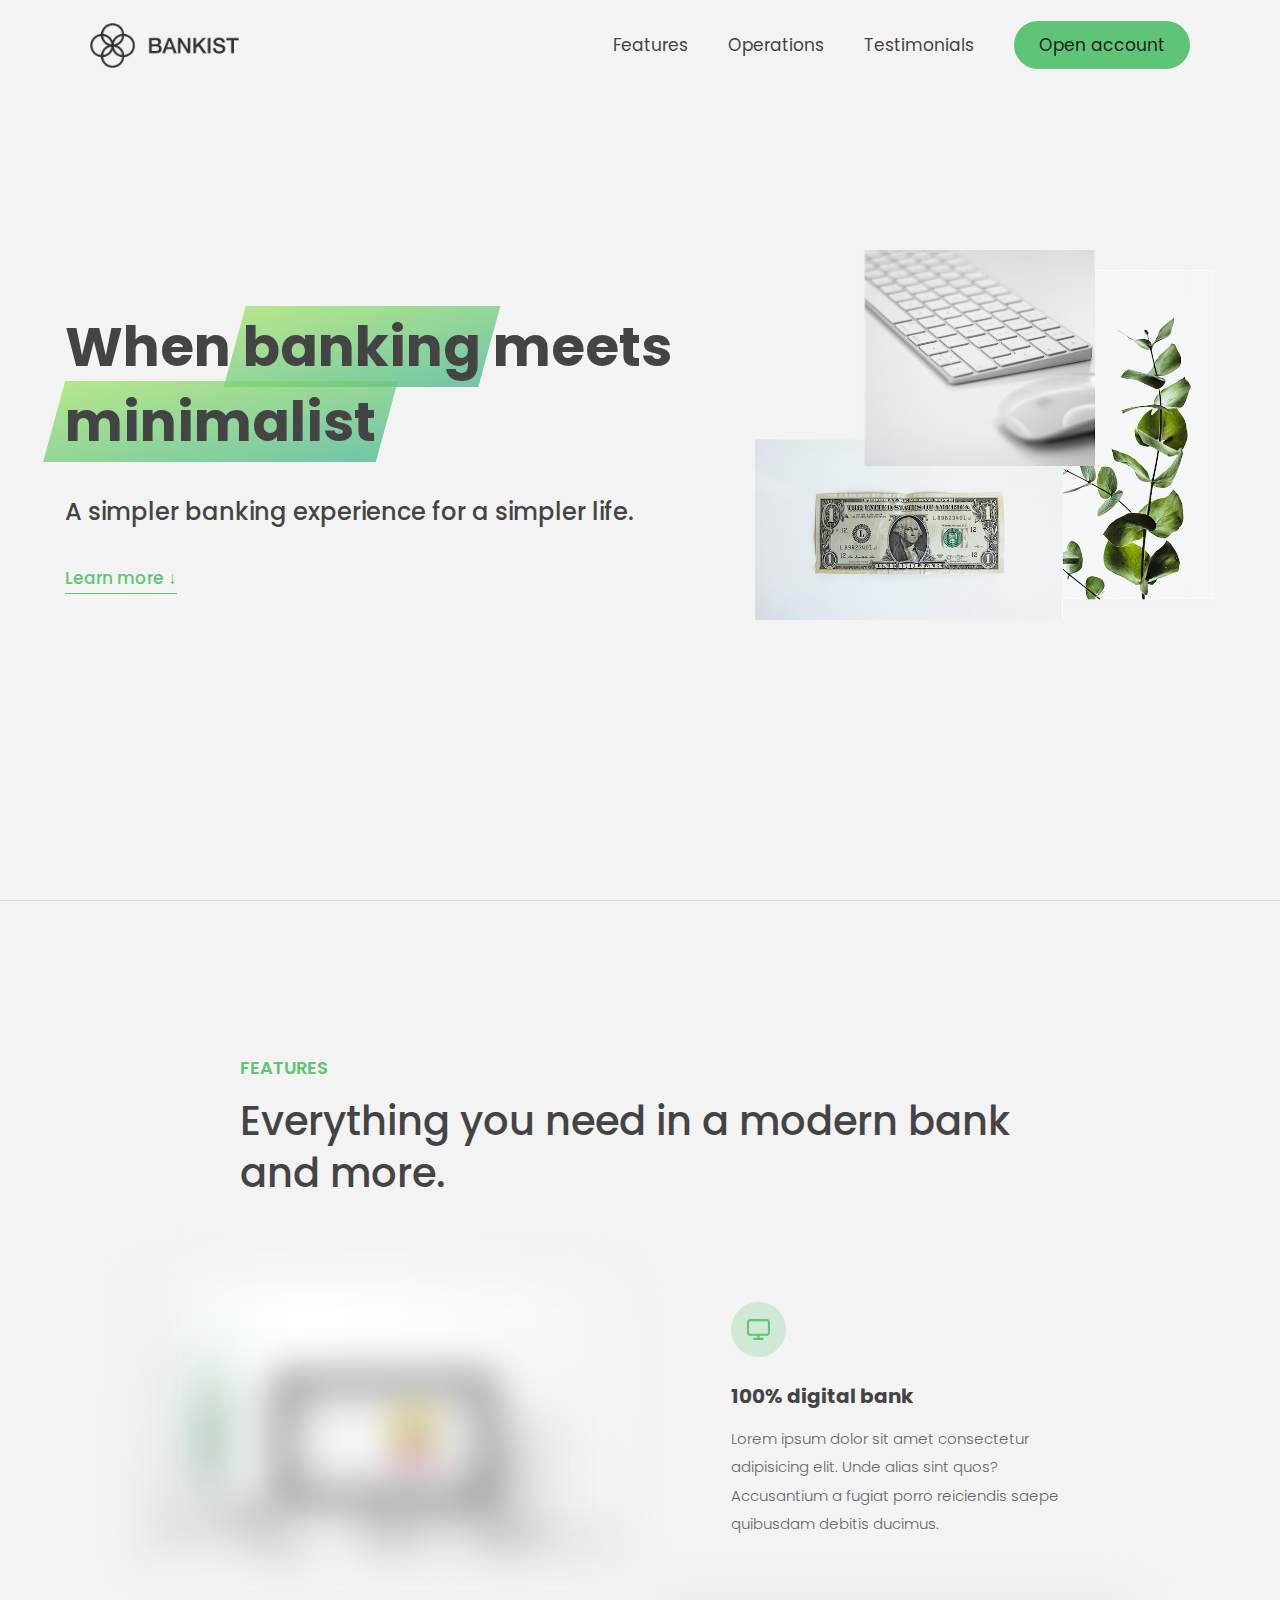
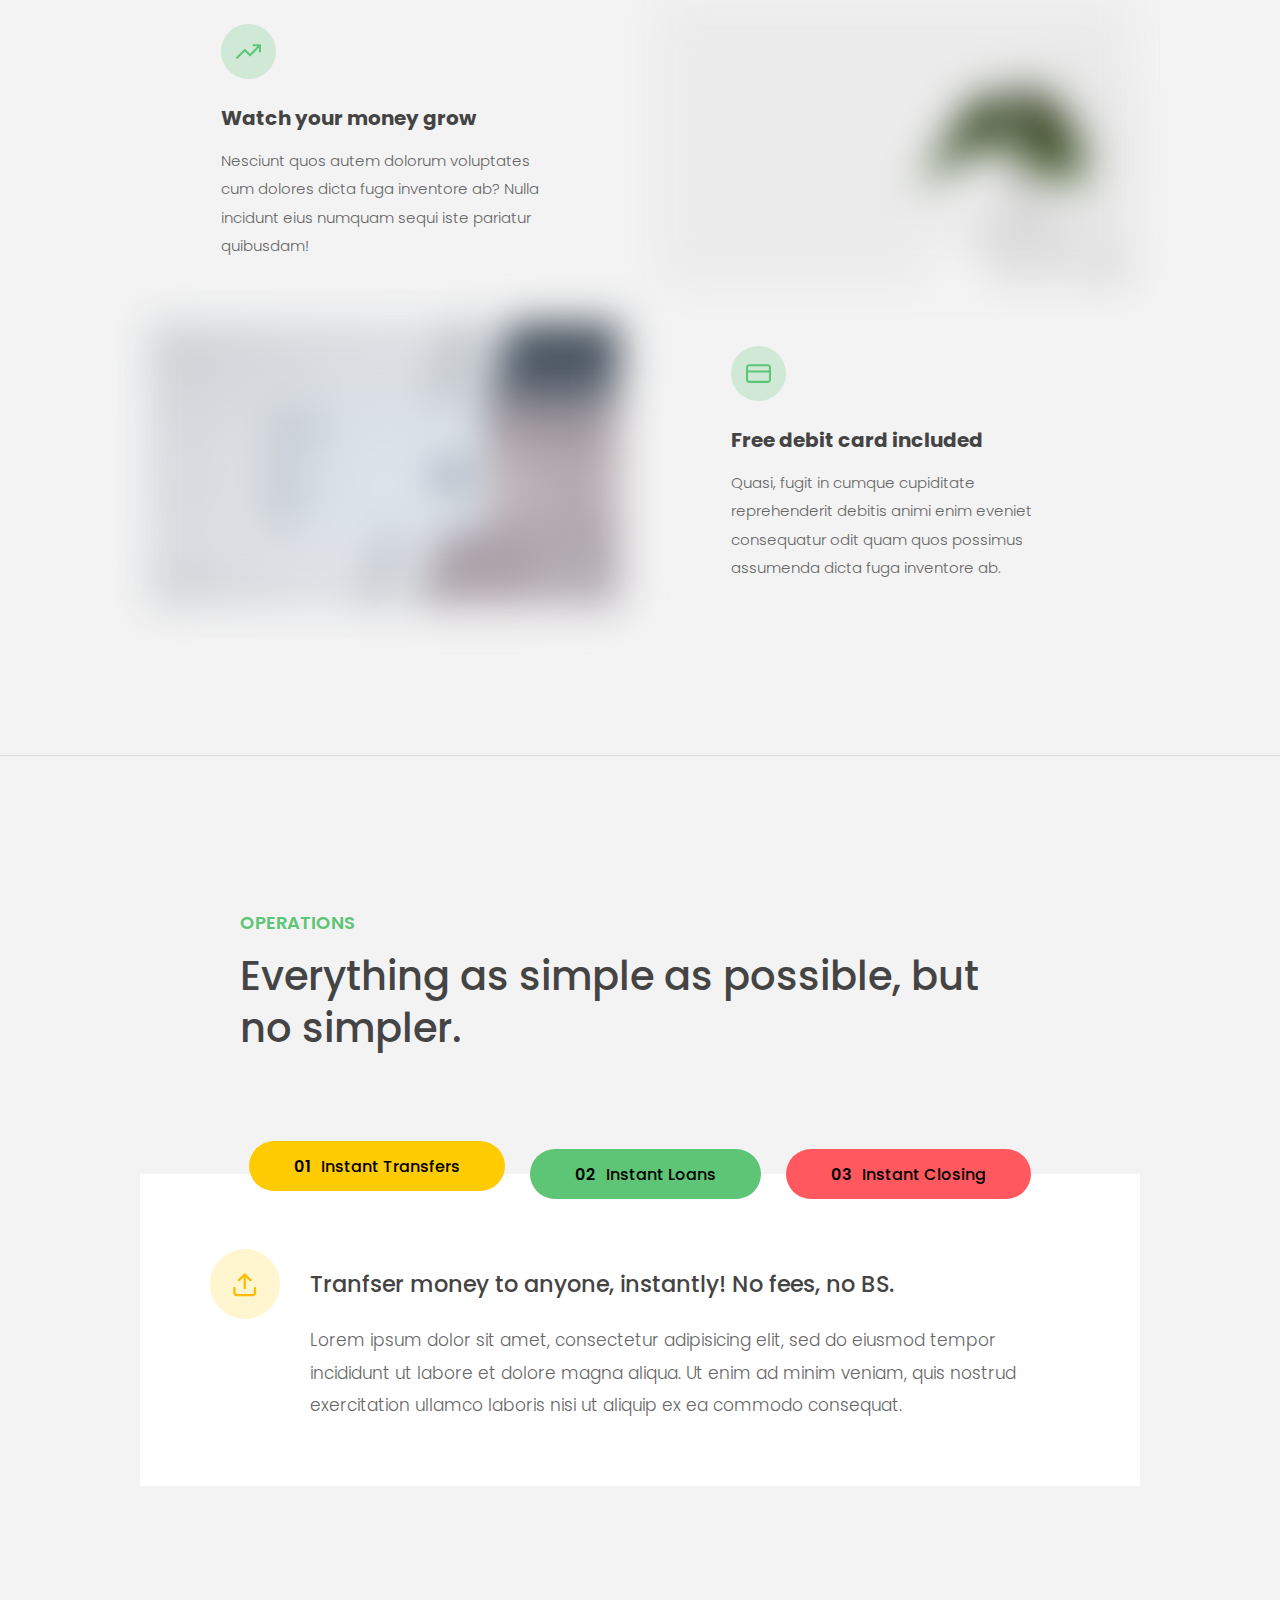
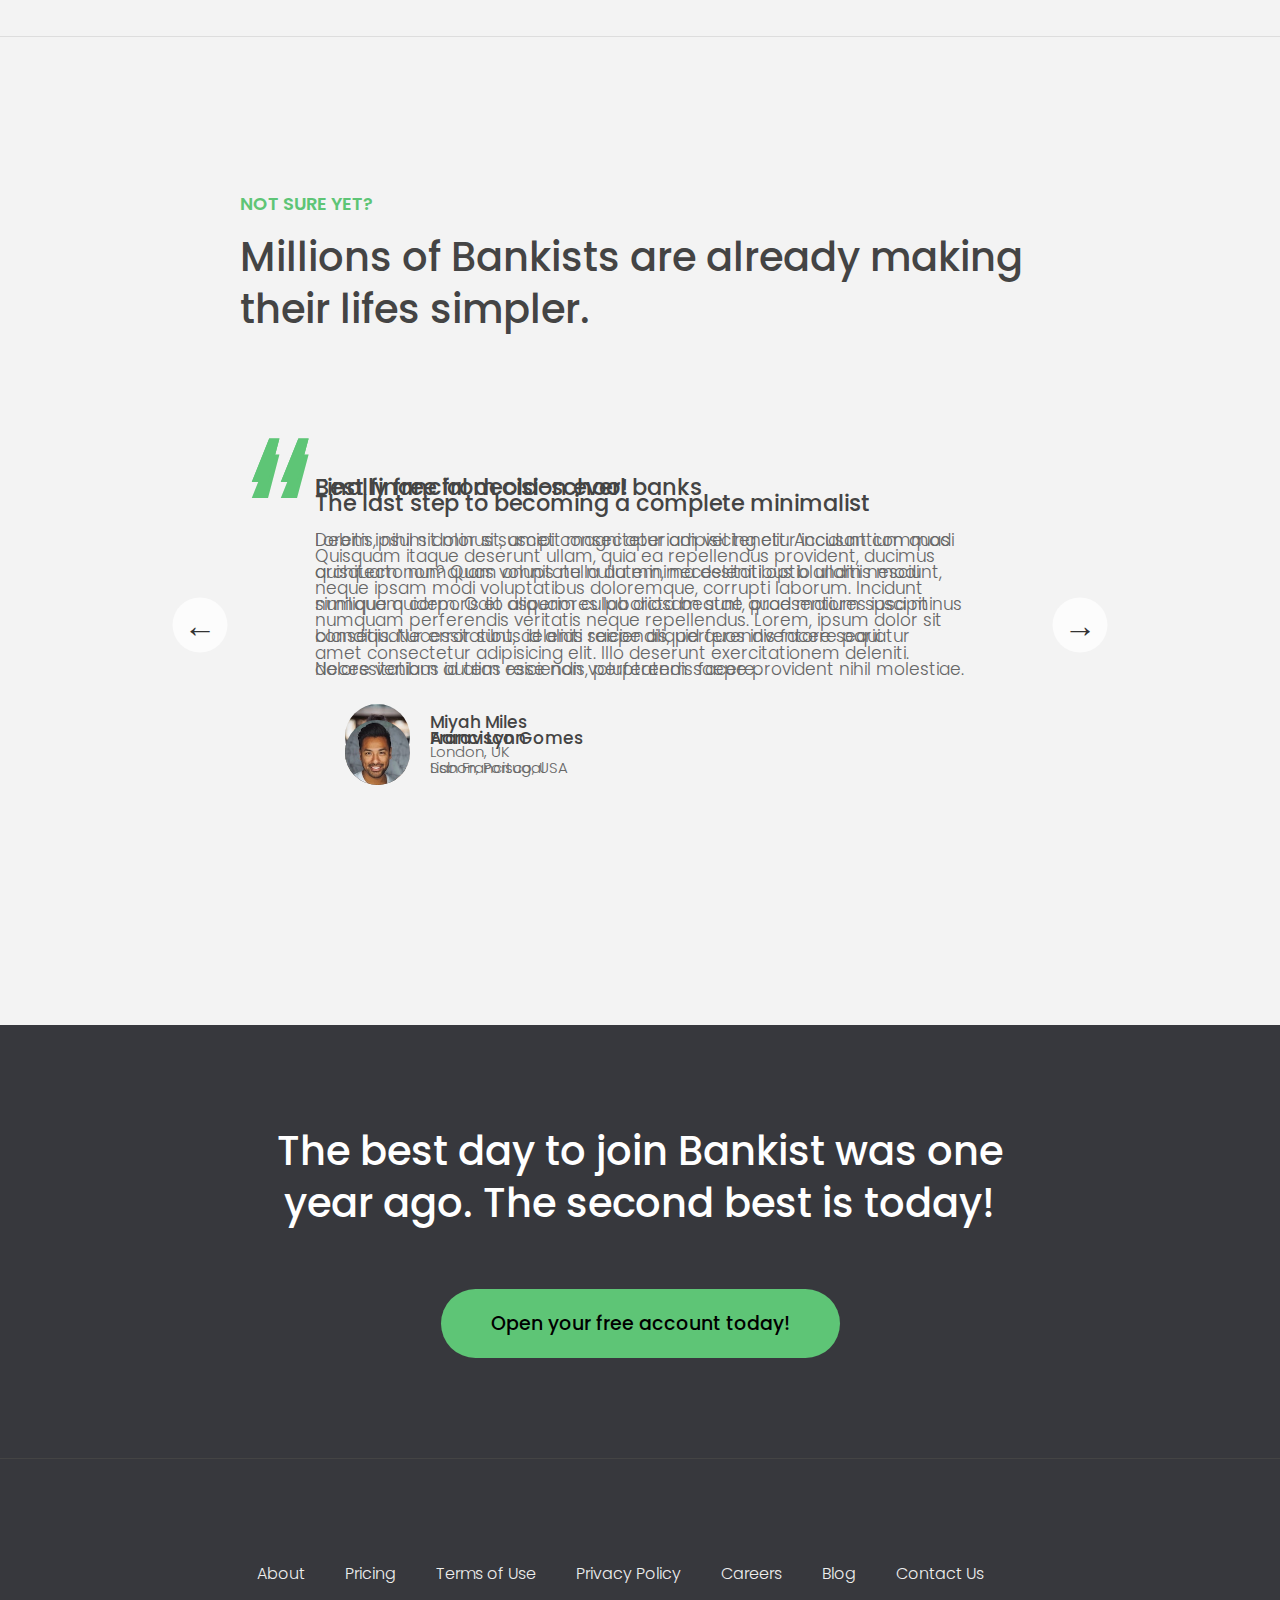
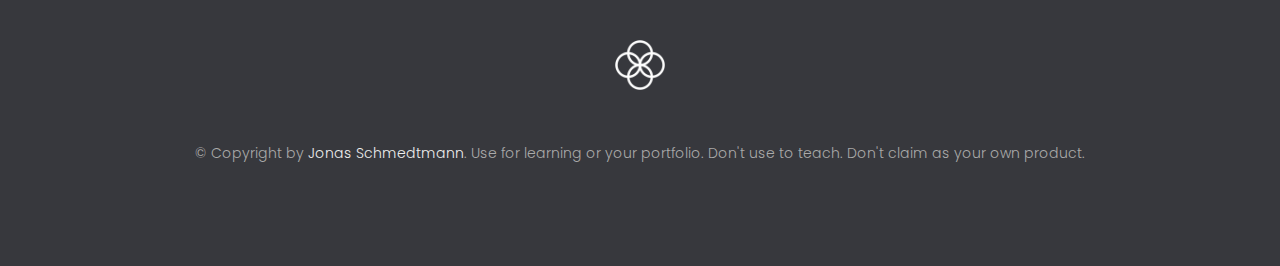
==== 13-Advanced-DOM-Bankist/starter/index.html @ dbdf674f "fILES For Advance dom" ====
<!DOCTYPE html>
<html lang="en">
  <head>
    <meta charset="UTF-8" />
    <meta name="viewport" content="width=device-width, initial-scale=1.0" />
    <meta http-equiv="X-UA-Compatible" content="ie=edge" />
    <link rel="shortcut icon" type="image/png" href="img/icon.png" />

    <link
      href="https://fonts.googleapis.com/css?family=Poppins:300,400,500,600&display=swap"
      rel="stylesheet"
    />
    <link rel="stylesheet" href="style.css" />
    <title>Bankist | When Banking meets Minimalist</title>
  </head>
  <body>
    <header class="header">
      <nav class="nav">
        <img
          src="img/logo.png"
          alt="Bankist logo"
          class="nav__logo"
          id="logo"
        />
        <ul class="nav__links">
          <li class="nav__item">
            <a class="nav__link" href="#section--1">Features</a>
          </li>
          <li class="nav__item">
            <a class="nav__link" href="#section--2">Operations</a>
          </li>
          <li class="nav__item">
            <a class="nav__link" href="#section--3">Testimonials</a>
          </li>
          <li class="nav__item">
            <a class="nav__link nav__link--btn btn--show-modal" href="#"
              >Open account</a
            >
          </li>
        </ul>
      </nav>

      <div class="header__title">
        <h1>
          When
          <!-- Green highlight effect -->
          <span class="highlight">banking</span>
          meets<br />
          <span class="highlight">minimalist</span>
        </h1>
        <h4>A simpler banking experience for a simpler life.</h4>
        <button class="btn--text btn--scroll-to">Learn more &DownArrow;</button>
        <img
          src="img/hero.png"
          class="header__img"
          alt="Minimalist bank items"
        />
      </div>
    </header>

    <section class="section" id="section--1">
      <div class="section__title">
        <h2 class="section__description">Features</h2>
        <h3 class="section__header">
          Everything you need in a modern bank and more.
        </h3>
      </div>

      <div class="features">
        <img
          src="img/digital-lazy.jpg"
          data-src="img/digital.jpg"
          alt="Computer"
          class="features__img lazy-img"
        />
        <div class="features__feature">
          <div class="features__icon">
            <svg>
              <use xlink:href="img/icons.svg#icon-monitor"></use>
            </svg>
          </div>
          <h5 class="features__header">100% digital bank</h5>
          <p>
            Lorem ipsum dolor sit amet consectetur adipisicing elit. Unde alias
            sint quos? Accusantium a fugiat porro reiciendis saepe quibusdam
            debitis ducimus.
          </p>
        </div>

        <div class="features__feature">
          <div class="features__icon">
            <svg>
              <use xlink:href="img/icons.svg#icon-trending-up"></use>
            </svg>
          </div>
          <h5 class="features__header">Watch your money grow</h5>
          <p>
            Nesciunt quos autem dolorum voluptates cum dolores dicta fuga
            inventore ab? Nulla incidunt eius numquam sequi iste pariatur
            quibusdam!
          </p>
        </div>
        <img
          src="img/grow-lazy.jpg"
          data-src="img/grow.jpg"
          alt="Plant"
          class="features__img lazy-img"
        />

        <img
          src="img/card-lazy.jpg"
          data-src="img/card.jpg"
          alt="Credit card"
          class="features__img lazy-img"
        />
        <div class="features__feature">
          <div class="features__icon">
            <svg>
              <use xlink:href="img/icons.svg#icon-credit-card"></use>
            </svg>
          </div>
          <h5 class="features__header">Free debit card included</h5>
          <p>
            Quasi, fugit in cumque cupiditate reprehenderit debitis animi enim
            eveniet consequatur odit quam quos possimus assumenda dicta fuga
            inventore ab.
          </p>
        </div>
      </div>
    </section>

    <section class="section" id="section--2">
      <div class="section__title">
        <h2 class="section__description">Operations</h2>
        <h3 class="section__header">
          Everything as simple as possible, but no simpler.
        </h3>
      </div>

      <div class="operations">
        <div class="operations__tab-container">
          <button
            class="btn operations__tab operations__tab--1 operations__tab--active"
            data-tab="1"
          >
            <span>01</span>Instant Transfers
          </button>
          <button class="btn operations__tab operations__tab--2" data-tab="2">
            <span>02</span>Instant Loans
          </button>
          <button class="btn operations__tab operations__tab--3" data-tab="3">
            <span>03</span>Instant Closing
          </button>
        </div>
        <div
          class="operations__content operations__content--1 operations__content--active"
        >
          <div class="operations__icon operations__icon--1">
            <svg>
              <use xlink:href="img/icons.svg#icon-upload"></use>
            </svg>
          </div>
          <h5 class="operations__header">
            Tranfser money to anyone, instantly! No fees, no BS.
          </h5>
          <p>
            Lorem ipsum dolor sit amet, consectetur adipisicing elit, sed do
            eiusmod tempor incididunt ut labore et dolore magna aliqua. Ut enim
            ad minim veniam, quis nostrud exercitation ullamco laboris nisi ut
            aliquip ex ea commodo consequat.
          </p>
        </div>

        <div class="operations__content operations__content--2">
          <div class="operations__icon operations__icon--2">
            <svg>
              <use xlink:href="img/icons.svg#icon-home"></use>
            </svg>
          </div>
          <h5 class="operations__header">
            Buy a home or make your dreams come true, with instant loans.
          </h5>
          <p>
            Duis aute irure dolor in reprehenderit in voluptate velit esse
            cillum dolore eu fugiat nulla pariatur. Excepteur sint occaecat
            cupidatat non proident, sunt in culpa qui officia deserunt mollit
            anim id est laborum.
          </p>
        </div>
        <div class="operations__content operations__content--3">
          <div class="operations__icon operations__icon--3">
            <svg>
              <use xlink:href="img/icons.svg#icon-user-x"></use>
            </svg>
          </div>
          <h5 class="operations__header">
            No longer need your account? No problem! Close it instantly.
          </h5>
          <p>
            Excepteur sint occaecat cupidatat non proident, sunt in culpa qui
            officia deserunt mollit anim id est laborum. Ut enim ad minim
            veniam, quis nostrud exercitation ullamco laboris nisi ut aliquip ex
            ea commodo consequat.
          </p>
        </div>
      </div>
    </section>

    <section class="section" id="section--3">
      <div class="section__title section__title--testimonials">
        <h2 class="section__description">Not sure yet?</h2>
        <h3 class="section__header">
          Millions of Bankists are already making their lifes simpler.
        </h3>
      </div>

      <div class="slider">
        <div class="slide slide--1">
          <div class="testimonial">
            <h5 class="testimonial__header">Best financial decision ever!</h5>
            <blockquote class="testimonial__text">
              Lorem ipsum dolor sit, amet consectetur adipisicing elit.
              Accusantium quas quisquam non? Quas voluptate nulla minima
              deleniti optio ullam nesciunt, numquam corporis et asperiores
              laboriosam sunt, praesentium suscipit blanditiis. Necessitatibus
              id alias reiciendis, perferendis facere pariatur dolore veniam
              autem esse non voluptatem saepe provident nihil molestiae.
            </blockquote>
            <address class="testimonial__author">
              <img src="img/user-1.jpg" alt="" class="testimonial__photo" />
              <h6 class="testimonial__name">Aarav Lynn</h6>
              <p class="testimonial__location">San Francisco, USA</p>
            </address>
          </div>
        </div>

        <div class="slide slide--2">
          <div class="testimonial">
            <h5 class="testimonial__header">
              The last step to becoming a complete minimalist
            </h5>
            <blockquote class="testimonial__text">
              Quisquam itaque deserunt ullam, quia ea repellendus provident,
              ducimus neque ipsam modi voluptatibus doloremque, corrupti
              laborum. Incidunt numquam perferendis veritatis neque repellendus.
              Lorem, ipsum dolor sit amet consectetur adipisicing elit. Illo
              deserunt exercitationem deleniti.
            </blockquote>
            <address class="testimonial__author">
              <img src="img/user-2.jpg" alt="" class="testimonial__photo" />
              <h6 class="testimonial__name">Miyah Miles</h6>
              <p class="testimonial__location">London, UK</p>
            </address>
          </div>
        </div>

        <div class="slide slide--3">
          <div class="testimonial">
            <h5 class="testimonial__header">
              Finally free from old-school banks
            </h5>
            <blockquote class="testimonial__text">
              Debitis, nihil sit minus suscipit magni aperiam vel tenetur
              incidunt commodi architecto numquam omnis nulla autem,
              necessitatibus blanditiis modi similique quidem. Odio aliquam
              culpa dicta beatae quod maiores ipsa minus consequatur error sunt,
              deleniti saepe aliquid quos inventore sequi. Necessitatibus id
              alias reiciendis, perferendis facere.
            </blockquote>
            <address class="testimonial__author">
              <img src="img/user-3.jpg" alt="" class="testimonial__photo" />
              <h6 class="testimonial__name">Francisco Gomes</h6>
              <p class="testimonial__location">Lisbon, Portugal</p>
            </address>
          </div>
        </div>

        <!-- <div class="slide"><img src="img/img-1.jpg" alt="Photo 1" /></div>
        <div class="slide"><img src="img/img-2.jpg" alt="Photo 2" /></div>
        <div class="slide"><img src="img/img-3.jpg" alt="Photo 3" /></div>
        <div class="slide"><img src="img/img-4.jpg" alt="Photo 4" /></div> -->
        <button class="slider__btn slider__btn--left">&larr;</button>
        <button class="slider__btn slider__btn--right">&rarr;</button>
        <div class="dots"></div>
      </div>
    </section>

    <section class="section section--sign-up">
      <div class="section__title">
        <h3 class="section__header">
          The best day to join Bankist was one year ago. The second best is
          today!
        </h3>
      </div>
      <button class="btn btn--show-modal">Open your free account today!</button>
    </section>

    <footer class="footer">
      <ul class="footer__nav">
        <li class="footer__item">
          <a class="footer__link" href="#">About</a>
        </li>
        <li class="footer__item">
          <a class="footer__link" href="#">Pricing</a>
        </li>
        <li class="footer__item">
          <a class="footer__link" href="#">Terms of Use</a>
        </li>
        <li class="footer__item">
          <a class="footer__link" href="#">Privacy Policy</a>
        </li>
        <li class="footer__item">
          <a class="footer__link" href="#">Careers</a>
        </li>
        <li class="footer__item">
          <a class="footer__link" href="#">Blog</a>
        </li>
        <li class="footer__item">
          <a class="footer__link" href="#">Contact Us</a>
        </li>
      </ul>
      <img src="img/icon.png" alt="Logo" class="footer__logo" />
      <p class="footer__copyright">
        &copy; Copyright by
        <a
          class="footer__link twitter-link"
          target="_blank"
          href="https://twitter.com/jonasschmedtman"
          >Jonas Schmedtmann</a
        >. Use for learning or your portfolio. Don't use to teach. Don't claim
        as your own product.
      </p>
    </footer>

    <div class="modal hidden">
      <button class="btn--close-modal">&times;</button>
      <h2 class="modal__header">
        Open your bank account <br />
        in just <span class="highlight">5 minutes</span>
      </h2>
      <form class="modal__form">
        <label>First Name</label>
        <input type="text" />
        <label>Last Name</label>
        <input type="text" />
        <label>Email Address</label>
        <input type="email" />
        <button class="btn">Next step &rarr;</button>
      </form>
    </div>
    <div class="overlay hidden"></div>

    <script src="script.js"></script>
  </body>
</html>
---- 13-Advanced-DOM-Bankist/starter/style.css ----
/* The page is NOT responsive. You can implement responsiveness yourself if you wanna have some fun 😃 */

:root {
  --color-primary: #5ec576;
  --color-secondary: #ffcb03;
  --color-tertiary: #ff585f;
  --color-primary-darker: #4bbb7d;
  --color-secondary-darker: #ffbb00;
  --color-tertiary-darker: #fd424b;
  --color-primary-opacity: #5ec5763a;
  --color-secondary-opacity: #ffcd0331;
  --color-tertiary-opacity: #ff58602d;
  --gradient-primary: linear-gradient(to top left, #39b385, #9be15d);
  --gradient-secondary: linear-gradient(to top left, #ffb003, #ffcb03);
}

* {
  margin: 0;
  padding: 0;
  box-sizing: inherit;
}

html {
  font-size: 62.5%;
  box-sizing: border-box;
}

body {
  font-family: 'Poppins', sans-serif;
  font-weight: 300;
  color: #444;
  line-height: 1.9;
  background-color: #f3f3f3;
}

/* GENERAL ELEMENTS */
.section {
  padding: 15rem 3rem;
  border-top: 1px solid #ddd;

  transition: transform 1s, opacity 1s;
}

.section--hidden {
  opacity: 0;
  transform: translateY(8rem);
}

.section__title {
  max-width: 80rem;
  margin: 0 auto 8rem auto;
}

.section__description {
  font-size: 1.8rem;
  font-weight: 600;
  text-transform: uppercase;
  color: var(--color-primary);
  margin-bottom: 1rem;
}

.section__header {
  font-size: 4rem;
  line-height: 1.3;
  font-weight: 500;
}

.btn {
  display: inline-block;
  background-color: var(--color-primary);
  font-size: 1.6rem;
  font-family: inherit;
  font-weight: 500;
  border: none;
  padding: 1.25rem 4.5rem;
  border-radius: 10rem;
  cursor: pointer;
  transition: all 0.3s;
}

.btn:hover {
  background-color: var(--color-primary-darker);
}

.btn--text {
  display: inline-block;
  background: none;
  font-size: 1.7rem;
  font-family: inherit;
  font-weight: 500;
  color: var(--color-primary);
  border: none;
  border-bottom: 1px solid currentColor;
  padding-bottom: 2px;
  cursor: pointer;
  transition: all 0.3s;
}

p {
  color: #666;
}

/* This is BAD for accessibility! Don't do in the real world! */
button:focus {
  outline: none;
}

img {
  transition: filter 0.5s;
}

.lazy-img {
  filter: blur(20px);
}

/* NAVIGATION */
.nav {
  display: flex;
  justify-content: space-between;
  align-items: center;
  height: 9rem;
  width: 100%;
  padding: 0 6rem;
  z-index: 100;
}

/* nav and stickly class at the same time */
.nav.sticky {
  position: fixed;
  background-color: rgba(255, 255, 255, 0.95);
}

.nav__logo {
  height: 4.5rem;
  transition: all 0.3s;
}

.nav__links {
  display: flex;
  align-items: center;
  list-style: none;
}

.nav__item {
  margin-left: 4rem;
}

.nav__link:link,
.nav__link:visited {
  font-size: 1.7rem;
  font-weight: 400;
  color: inherit;
  text-decoration: none;
  display: block;
  transition: all 0.3s;
}

.nav__link--btn:link,
.nav__link--btn:visited {
  padding: 0.8rem 2.5rem;
  border-radius: 3rem;
  background-color: var(--color-primary);
  color: #222;
}

.nav__link--btn:hover,
.nav__link--btn:active {
  color: inherit;
  background-color: var(--color-primary-darker);
  color: #333;
}

/* HEADER */
.header {
  padding: 0 3rem;
  height: 100vh;
  display: flex;
  flex-direction: column;
  align-items: center;
}

.header__title {
  flex: 1;

  max-width: 115rem;
  display: grid;
  grid-template-columns: 3fr 2fr;
  row-gap: 3rem;
  align-content: center;
  justify-content: center;

  align-items: start;
  justify-items: start;
}

h1 {
  font-size: 5.5rem;
  line-height: 1.35;
}

h4 {
  font-size: 2.4rem;
  font-weight: 500;
}

.header__img {
  width: 100%;
  grid-column: 2 / 3;
  grid-row: 1 / span 4;
  transform: translateY(-6rem);
}

.highlight {
  position: relative;
}

.highlight::after {
  display: block;
  content: '';
  position: absolute;
  bottom: 0;
  left: 0;
  height: 100%;
  width: 100%;
  z-index: -1;
  opacity: 0.7;
  transform: scale(1.07, 1.05) skewX(-15deg);
  background-image: var(--gradient-primary);
}

/* FEATURES */
.features {
  display: grid;
  grid-template-columns: 1fr 1fr;
  gap: 4rem;
  margin: 0 12rem;
}

.features__img {
  width: 100%;
}

.features__feature {
  align-self: center;
  justify-self: center;
  width: 70%;
  font-size: 1.5rem;
}

.features__icon {
  display: flex;
  align-items: center;
  justify-content: center;
  background-color: var(--color-primary-opacity);
  height: 5.5rem;
  width: 5.5rem;
  border-radius: 50%;
  margin-bottom: 2rem;
}

.features__icon svg {
  height: 2.5rem;
  width: 2.5rem;
  fill: var(--color-primary);
}

.features__header {
  font-size: 2rem;
  margin-bottom: 1rem;
}

/* OPERATIONS */
.operations {
  max-width: 100rem;
  margin: 12rem auto 0 auto;

  background-color: #fff;
}

.operations__tab-container {
  display: flex;
  justify-content: center;
}

.operations__tab {
  margin-right: 2.5rem;
  transform: translateY(-50%);
}

.operations__tab span {
  margin-right: 1rem;
  font-weight: 600;
  display: inline-block;
}

.operations__tab--1 {
  background-color: var(--color-secondary);
}

.operations__tab--1:hover {
  background-color: var(--color-secondary-darker);
}

.operations__tab--3 {
  background-color: var(--color-tertiary);
  margin: 0;
}

.operations__tab--3:hover {
  background-color: var(--color-tertiary-darker);
}

.operations__tab--active {
  transform: translateY(-66%);
}

.operations__content {
  display: none;

  /* JUST PRESENTATIONAL */
  font-size: 1.7rem;
  padding: 2.5rem 7rem 6.5rem 7rem;
}

.operations__content--active {
  display: grid;
  grid-template-columns: 7rem 1fr;
  column-gap: 3rem;
  row-gap: 0.5rem;
}

.operations__header {
  font-size: 2.25rem;
  font-weight: 500;
  align-self: center;
}

.operations__icon {
  display: flex;
  align-items: center;
  justify-content: center;
  height: 7rem;
  width: 7rem;
  border-radius: 50%;
}

.operations__icon svg {
  height: 2.75rem;
  width: 2.75rem;
}

.operations__content p {
  grid-column: 2;
}

.operations__icon--1 {
  background-color: var(--color-secondary-opacity);
}
.operations__icon--2 {
  background-color: var(--color-primary-opacity);
}
.operations__icon--3 {
  background-color: var(--color-tertiary-opacity);
}
.operations__icon--1 svg {
  fill: var(--color-secondary-darker);
}
.operations__icon--2 svg {
  fill: var(--color-primary);
}
.operations__icon--3 svg {
  fill: var(--color-tertiary);
}

/* SLIDER */
.slider {
  max-width: 100rem;
  height: 50rem;
  margin: 0 auto;
  position: relative;

  /* IN THE END */
  overflow: hidden;
}

.slide {
  position: absolute;
  top: 0;
  width: 100%;
  height: 50rem;

  display: flex;
  align-items: center;
  justify-content: center;

  /* THIS creates the animation! */
  transition: transform 1s;
}

.slide > img {
  /* Only for images that have different size than slide */
  width: 100%;
  height: 100%;
  object-fit: cover;
}

.slider__btn {
  position: absolute;
  top: 50%;
  z-index: 10;

  border: none;
  background: rgba(255, 255, 255, 0.7);
  font-family: inherit;
  color: #333;
  border-radius: 50%;
  height: 5.5rem;
  width: 5.5rem;
  font-size: 3.25rem;
  cursor: pointer;
}

.slider__btn--left {
  left: 6%;
  transform: translate(-50%, -50%);
}

.slider__btn--right {
  right: 6%;
  transform: translate(50%, -50%);
}

.dots {
  position: absolute;
  bottom: 5%;
  left: 50%;
  transform: translateX(-50%);
  display: flex;
}

.dots__dot {
  border: none;
  background-color: #b9b9b9;
  opacity: 0.7;
  height: 1rem;
  width: 1rem;
  border-radius: 50%;
  margin-right: 1.75rem;
  cursor: pointer;
  transition: all 0.5s;

  /* Only necessary when overlying images */
  /* box-shadow: 0 0.6rem 1.5rem rgba(0, 0, 0, 0.7); */
}

.dots__dot:last-child {
  margin: 0;
}

.dots__dot--active {
  /* background-color: #fff; */
  background-color: #888;
  opacity: 1;
}

/* TESTIMONIALS */
.testimonial {
  width: 65%;
  position: relative;
}

.testimonial::before {
  content: '\201C';
  position: absolute;
  top: -5.7rem;
  left: -6.8rem;
  line-height: 1;
  font-size: 20rem;
  font-family: inherit;
  color: var(--color-primary);
  z-index: -1;
}

.testimonial__header {
  font-size: 2.25rem;
  font-weight: 500;
  margin-bottom: 1.5rem;
}

.testimonial__text {
  font-size: 1.7rem;
  margin-bottom: 3.5rem;
  color: #666;
}

.testimonial__author {
  margin-left: 3rem;
  font-style: normal;

  display: grid;
  grid-template-columns: 6.5rem 1fr;
  column-gap: 2rem;
}

.testimonial__photo {
  grid-row: 1 / span 2;
  width: 6.5rem;
  border-radius: 50%;
}

.testimonial__name {
  font-size: 1.7rem;
  font-weight: 500;
  align-self: end;
  margin: 0;
}

.testimonial__location {
  font-size: 1.5rem;
}

.section__title--testimonials {
  margin-bottom: 4rem;
}

/* SIGNUP */
.section--sign-up {
  background-color: #37383d;
  border-top: none;
  border-bottom: 1px solid #444;
  text-align: center;
  padding: 10rem 3rem;
}

.section--sign-up .section__header {
  color: #fff;
  text-align: center;
}

.section--sign-up .section__title {
  margin-bottom: 6rem;
}

.section--sign-up .btn {
  font-size: 1.9rem;
  padding: 2rem 5rem;
}

/* FOOTER */
.footer {
  padding: 10rem 3rem;
  background-color: #37383d;
}

.footer__nav {
  list-style: none;
  display: flex;
  justify-content: center;
  margin-bottom: 5rem;
}

.footer__item {
  margin-right: 4rem;
}

.footer__link {
  font-size: 1.6rem;
  color: #eee;
  text-decoration: none;
}

.footer__logo {
  height: 5rem;
  display: block;
  margin: 0 auto;
  margin-bottom: 5rem;
}

.footer__copyright {
  font-size: 1.4rem;
  color: #aaa;
  text-align: center;
}

.footer__copyright .footer__link {
  font-size: 1.4rem;
}

/* MODAL WINDOW */
.modal {
  position: fixed;
  top: 50%;
  left: 50%;
  transform: translate(-50%, -50%);
  max-width: 60rem;
  background-color: #f3f3f3;
  padding: 5rem 6rem;
  box-shadow: 0 4rem 6rem rgba(0, 0, 0, 0.3);
  z-index: 1000;
  transition: all 0.5s;
}

.overlay {
  position: fixed;
  top: 0;
  left: 0;
  width: 100%;
  height: 100%;
  background-color: rgba(0, 0, 0, 0.5);
  backdrop-filter: blur(4px);
  z-index: 100;
  transition: all 0.5s;
}

.modal__header {
  font-size: 3.25rem;
  margin-bottom: 4.5rem;
  line-height: 1.5;
}

.modal__form {
  margin: 0 3rem;
  display: grid;
  grid-template-columns: 1fr 2fr;
  align-items: center;
  gap: 2.5rem;
}

.modal__form label {
  font-size: 1.7rem;
  font-weight: 500;
}

.modal__form input {
  font-size: 1.7rem;
  padding: 1rem 1.5rem;
  border: 1px solid #ddd;
  border-radius: 0.5rem;
}

.modal__form button {
  grid-column: 1 / span 2;
  justify-self: center;
  margin-top: 1rem;
}

.btn--close-modal {
  font-family: inherit;
  color: inherit;
  position: absolute;
  top: 0.5rem;
  right: 2rem;
  font-size: 4rem;
  cursor: pointer;
  border: none;
  background: none;
}

.hidden {
  visibility: hidden;
  opacity: 0;
}

/* COOKIE MESSAGE */
.cookie-message {
  display: flex;
  align-items: center;
  justify-content: space-evenly;
  width: 100%;
  background-color: white;
  color: #bbb;
  font-size: 1.5rem;
  font-weight: 400;
}
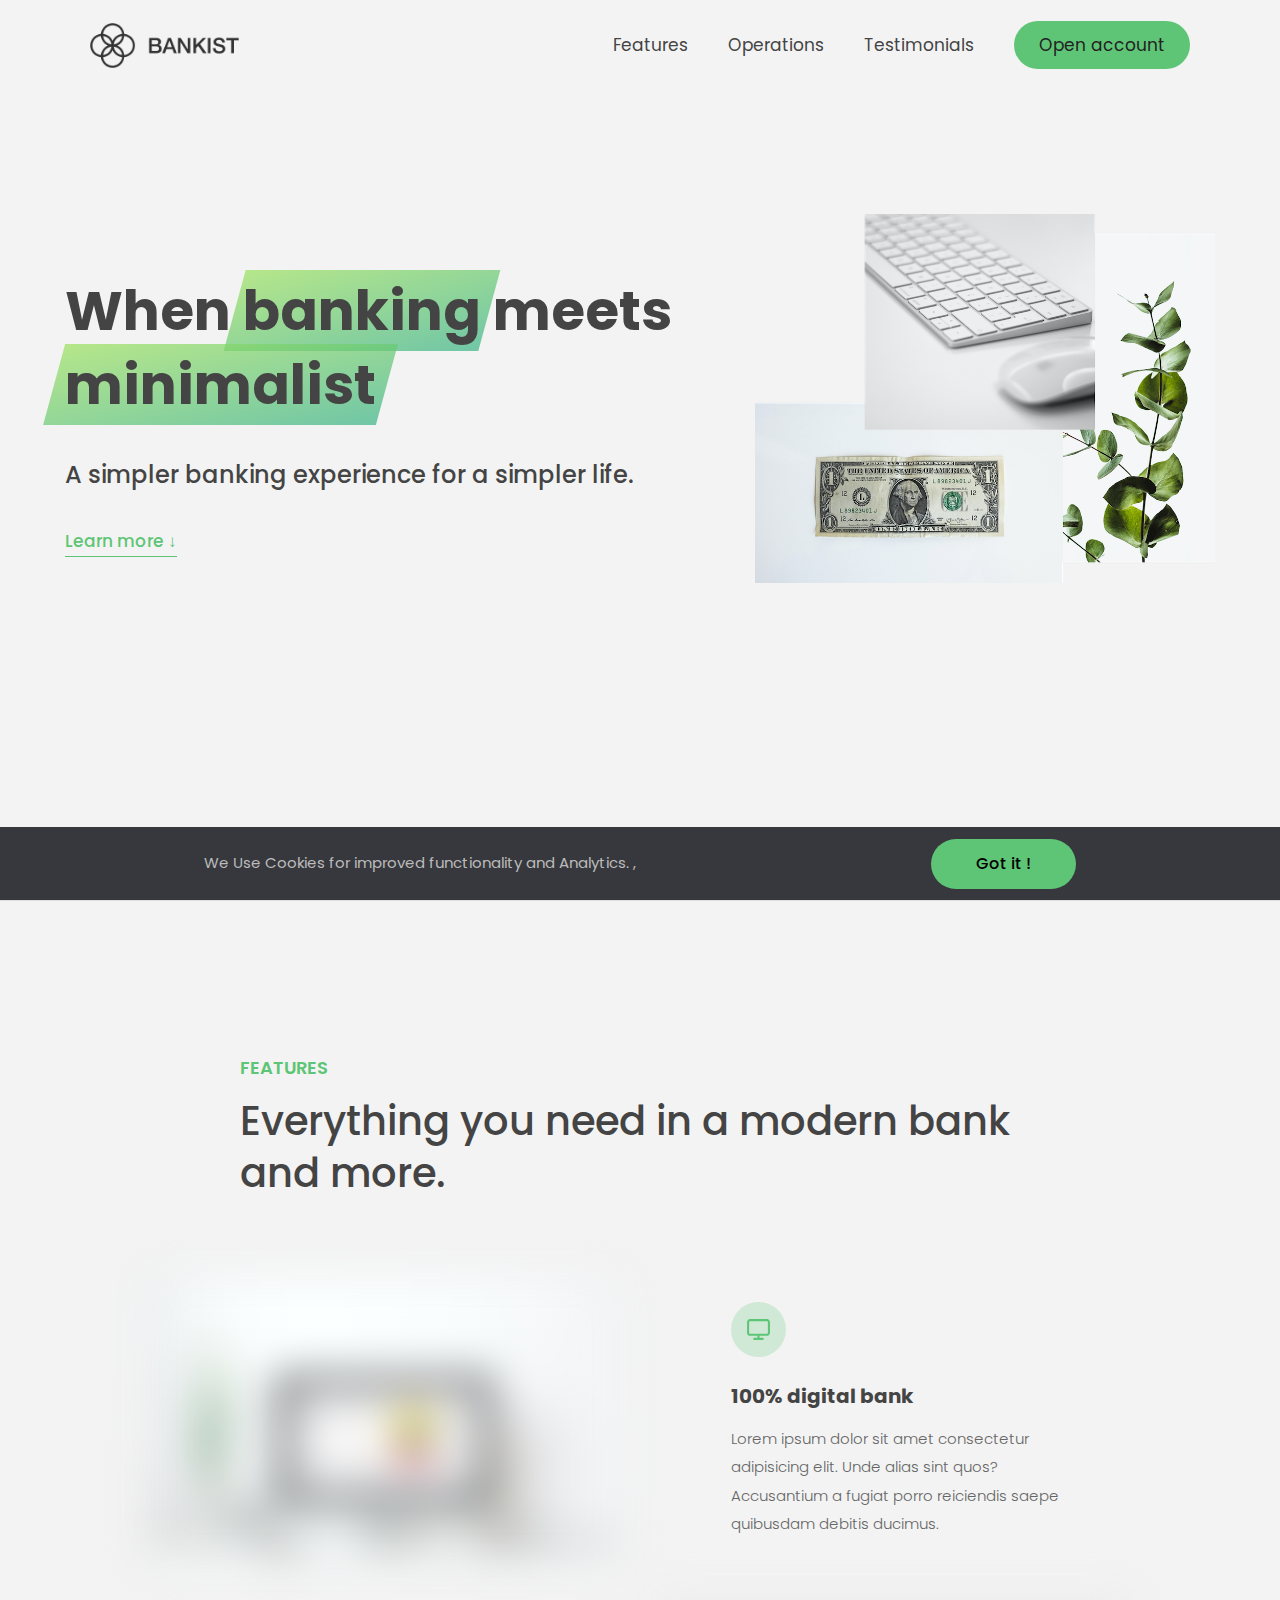
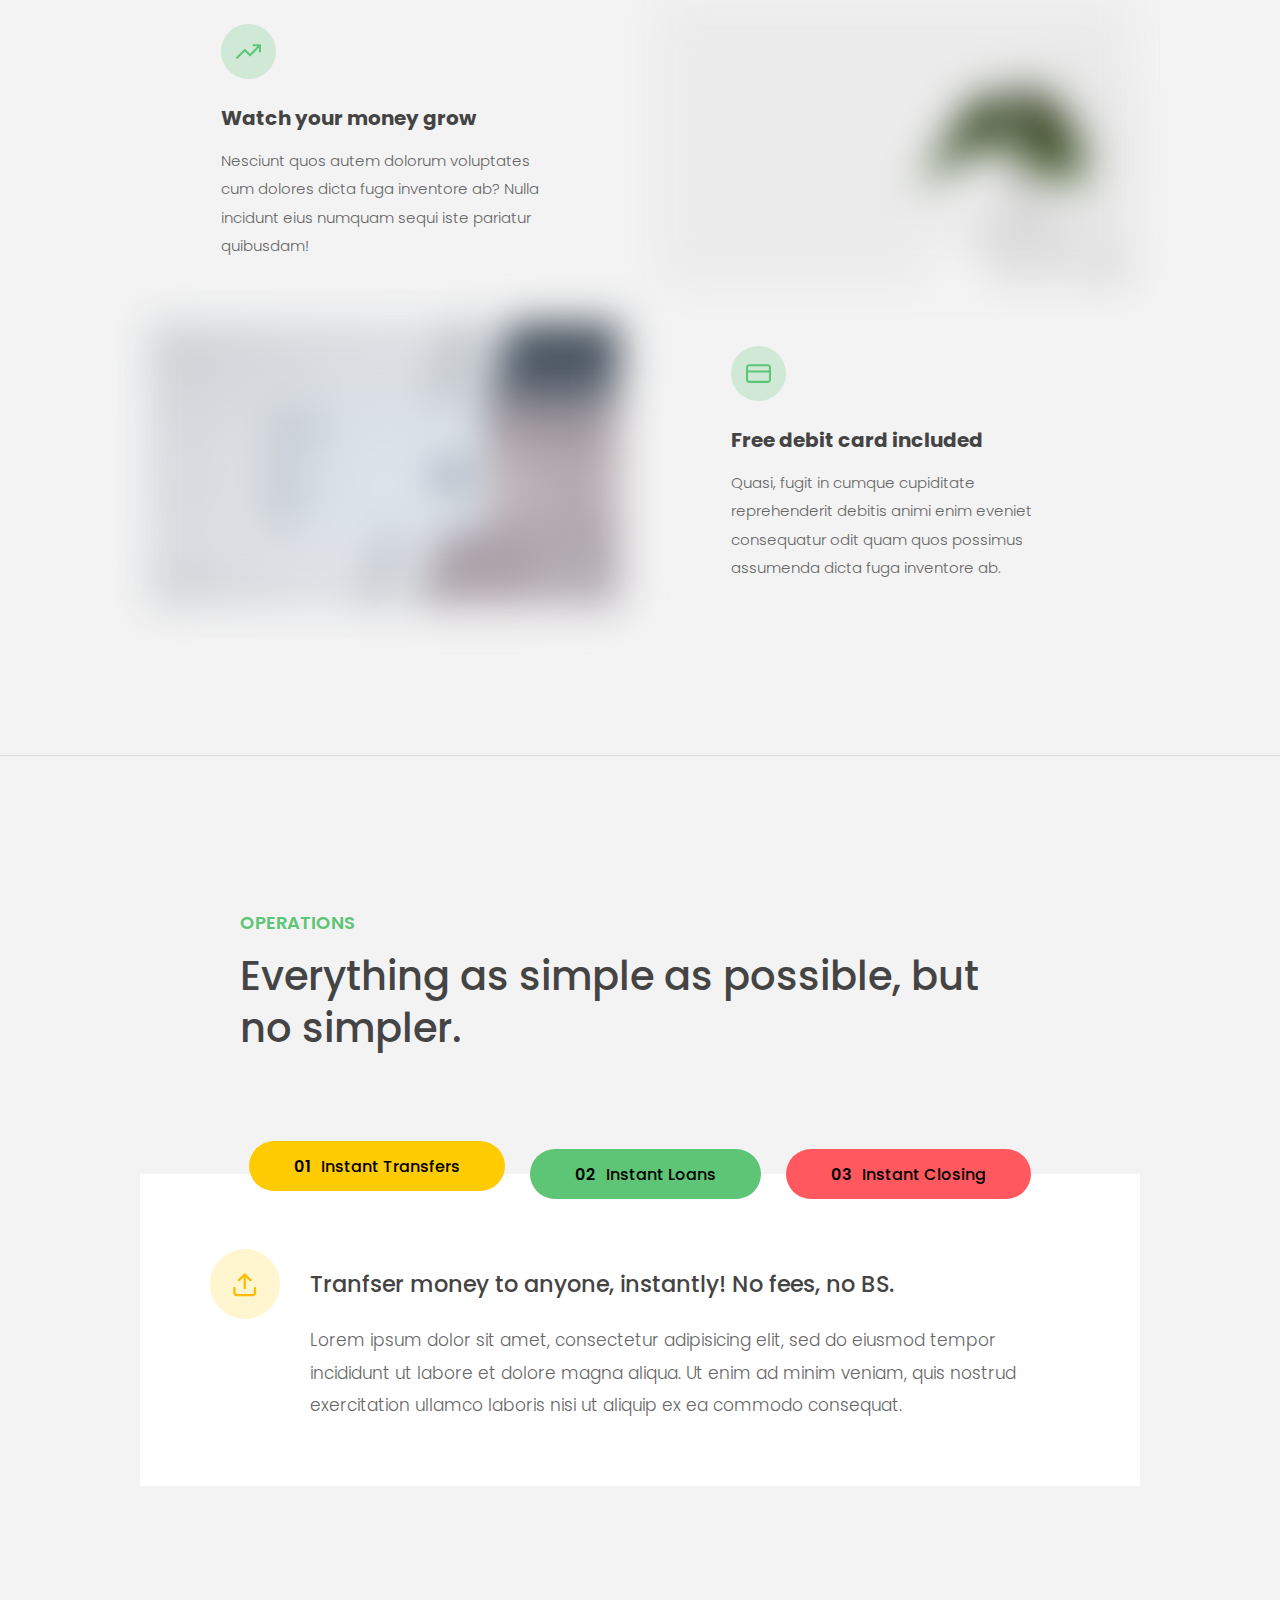
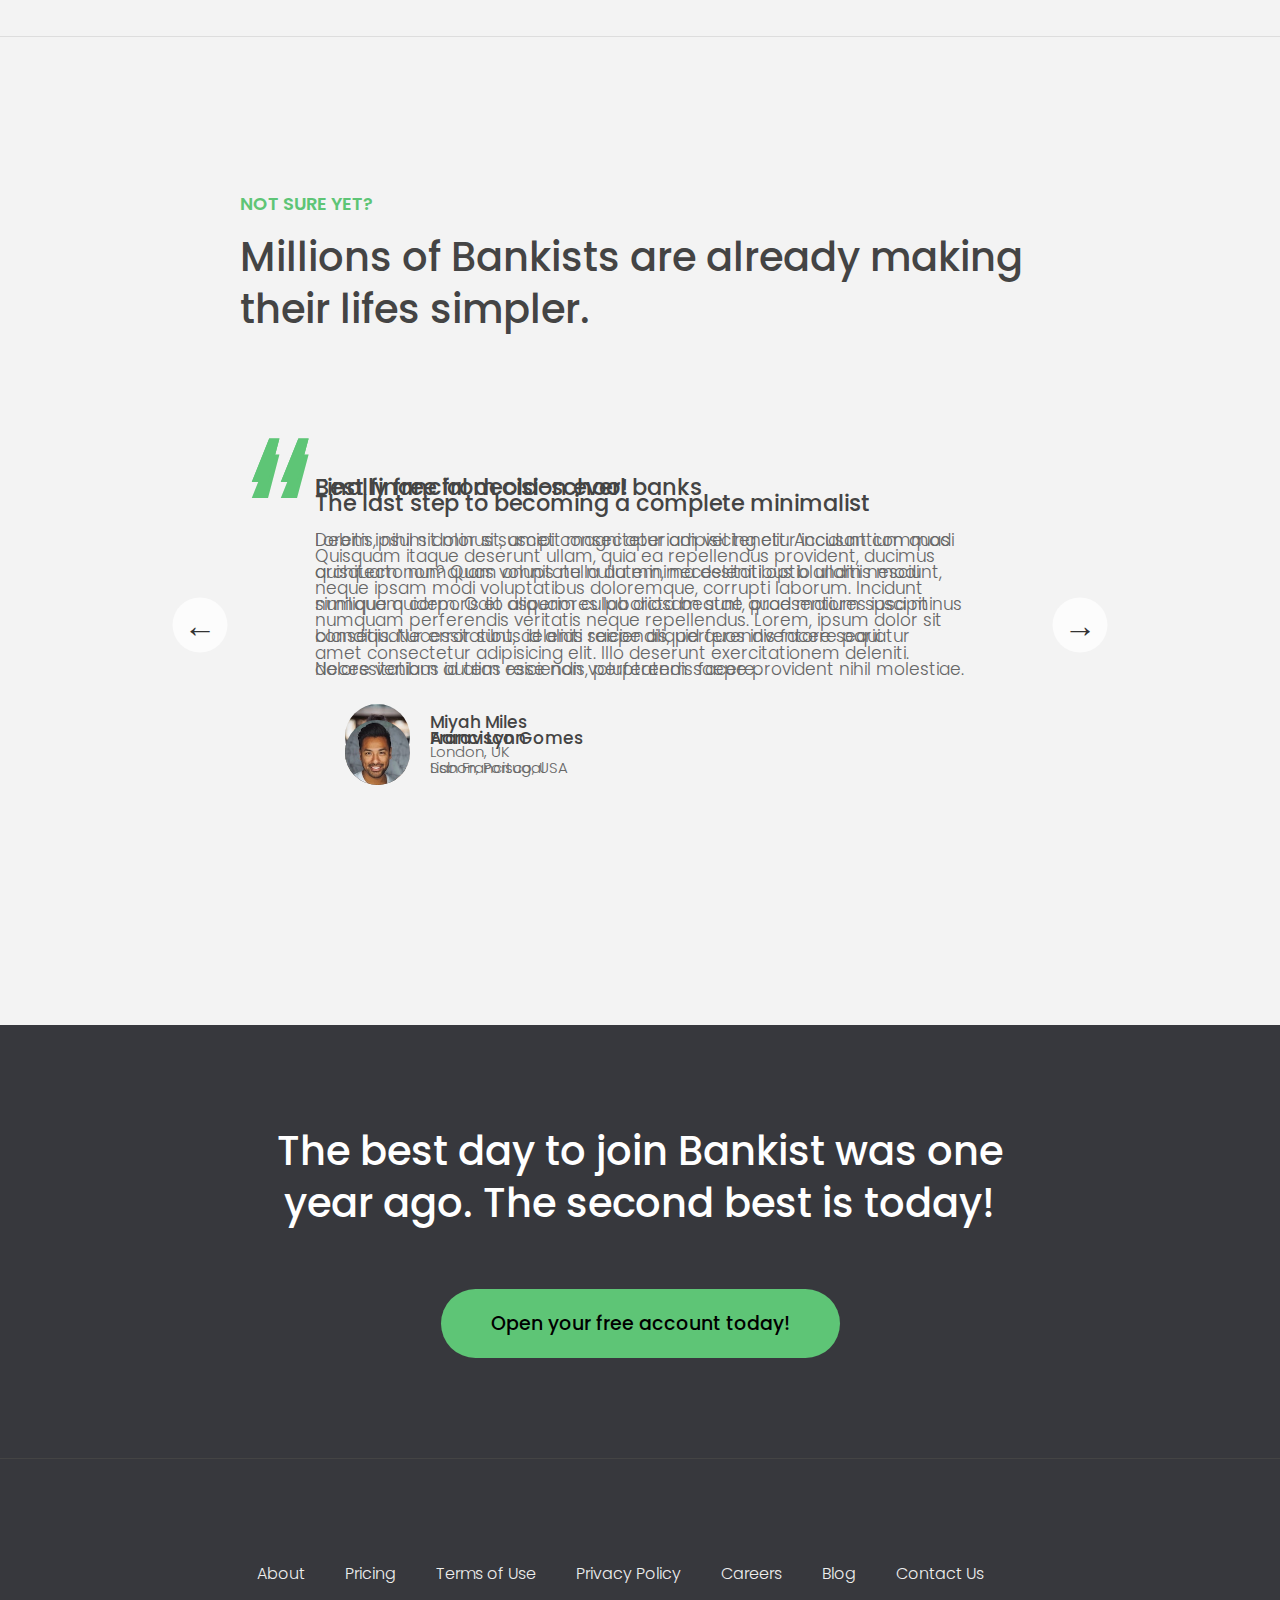
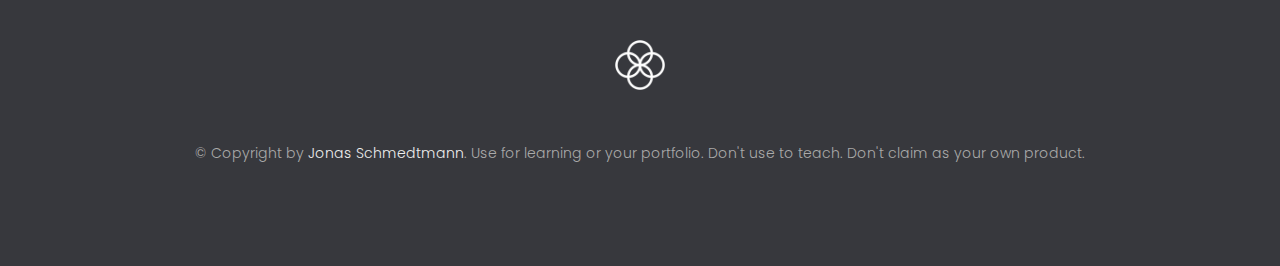
==== commit f5a712d7: "Configs and Changes" ====
--- a/13-Advanced-DOM-Bankist/starter/index.html
+++ b/13-Advanced-DOM-Bankist/starter/index.html
@@ -20,7 +20,10 @@
           src="img/logo.png"
           alt="Bankist logo"
           class="nav__logo"
+          designer="Jonas"
+          data-version-number="3.0"
           id="logo"
+
         />
         <ul class="nav__links">
           <li class="nav__item">
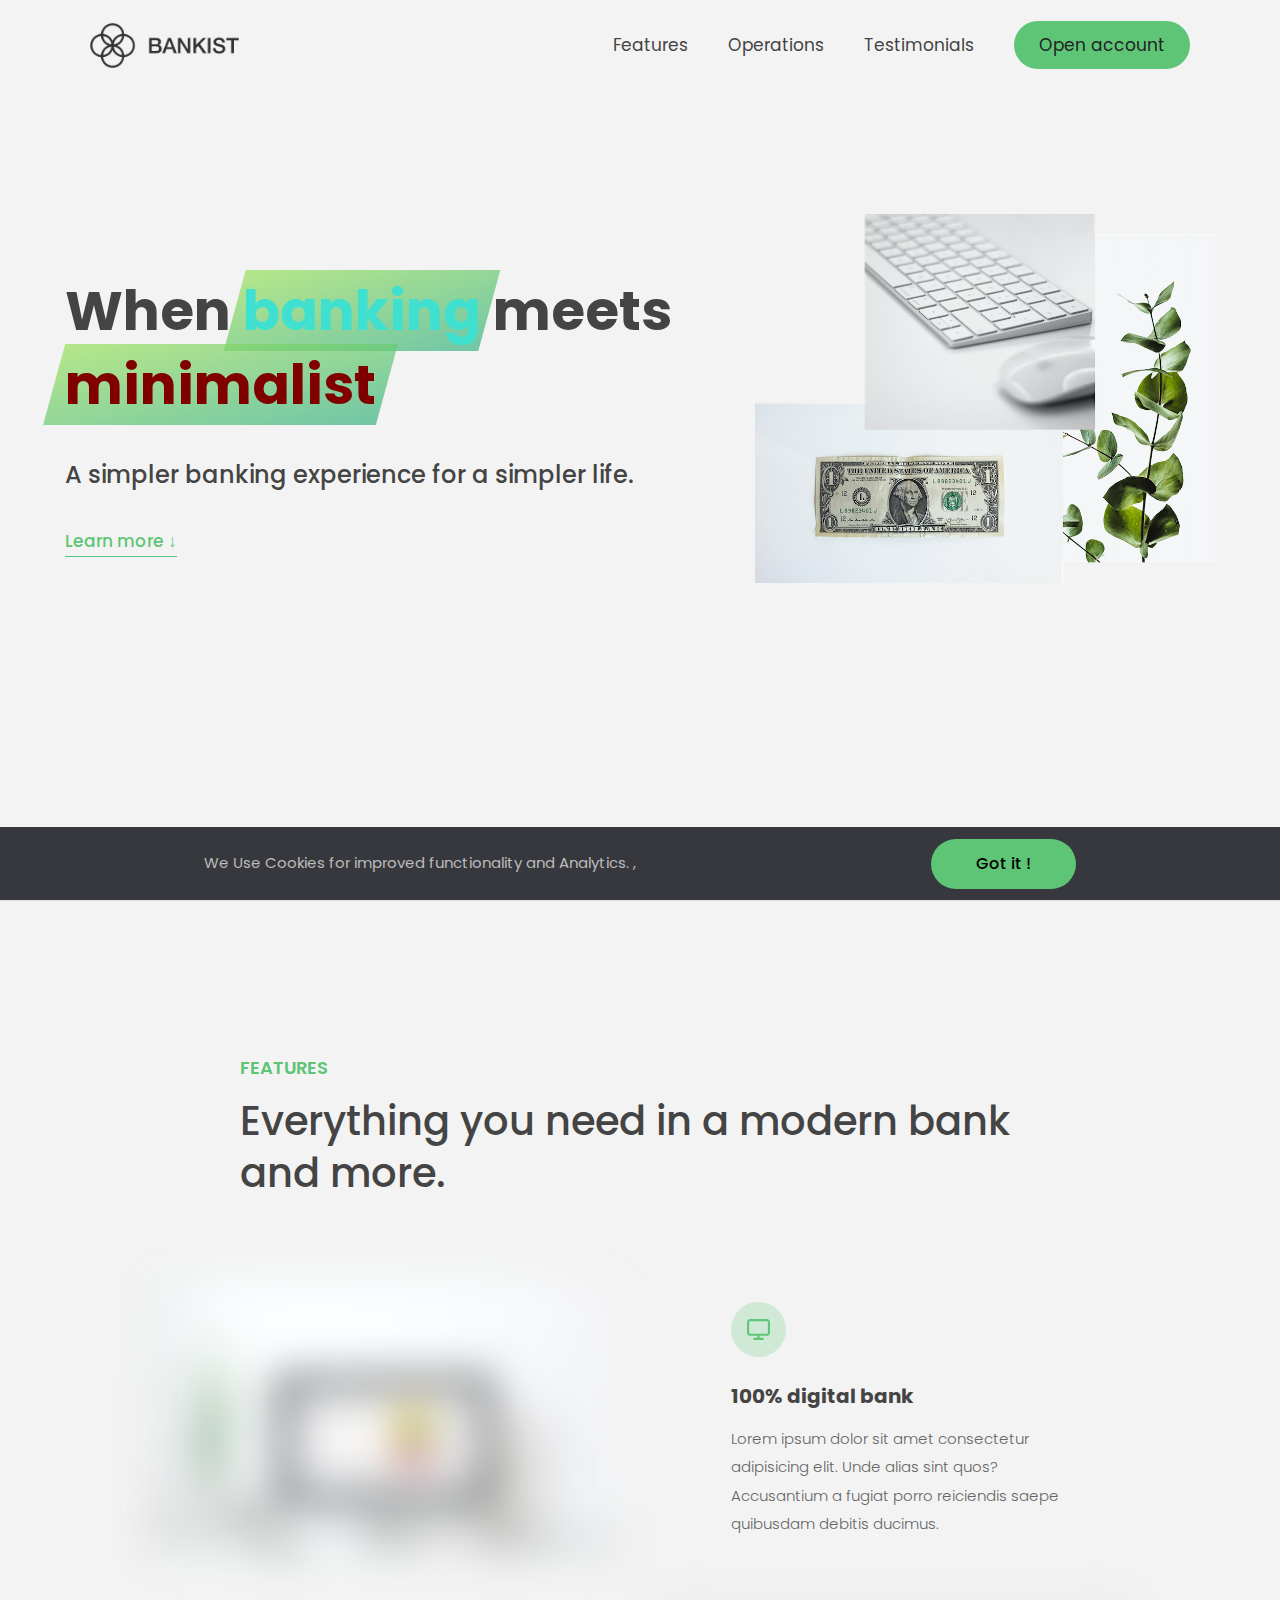
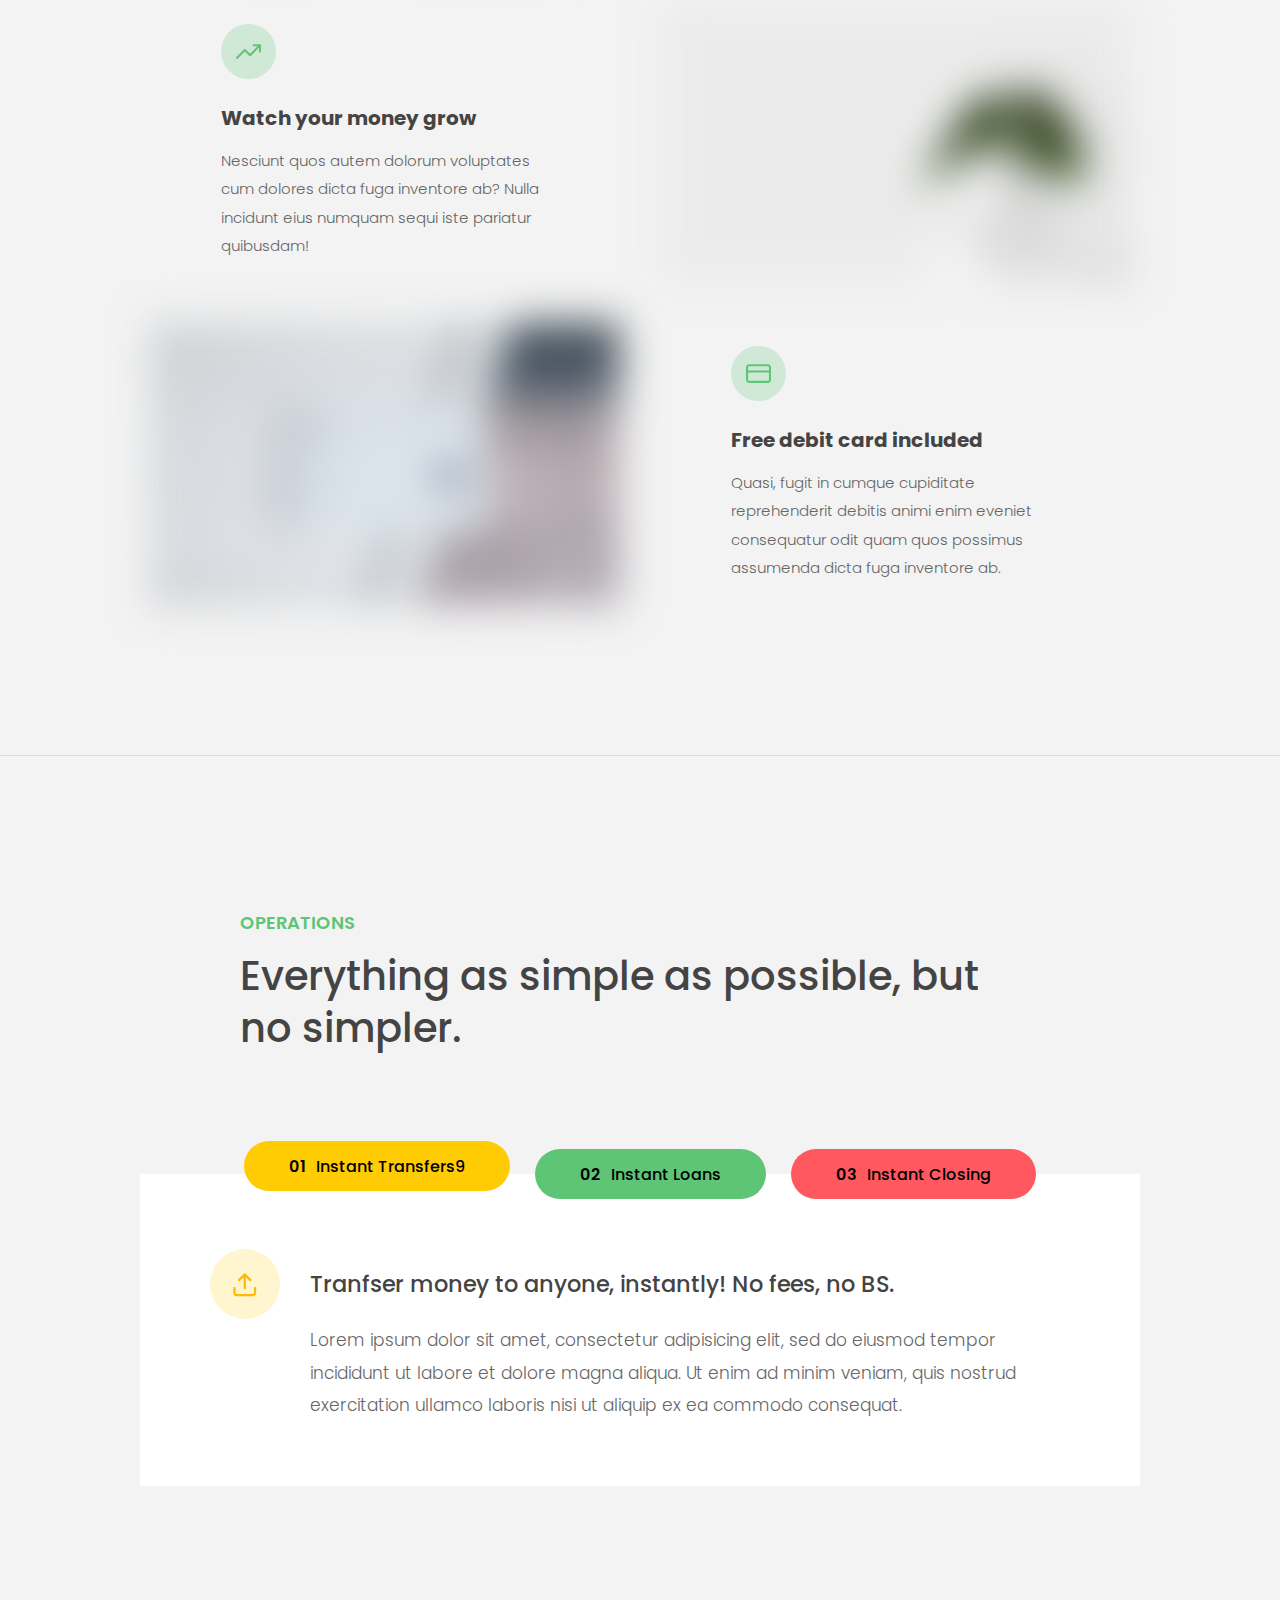
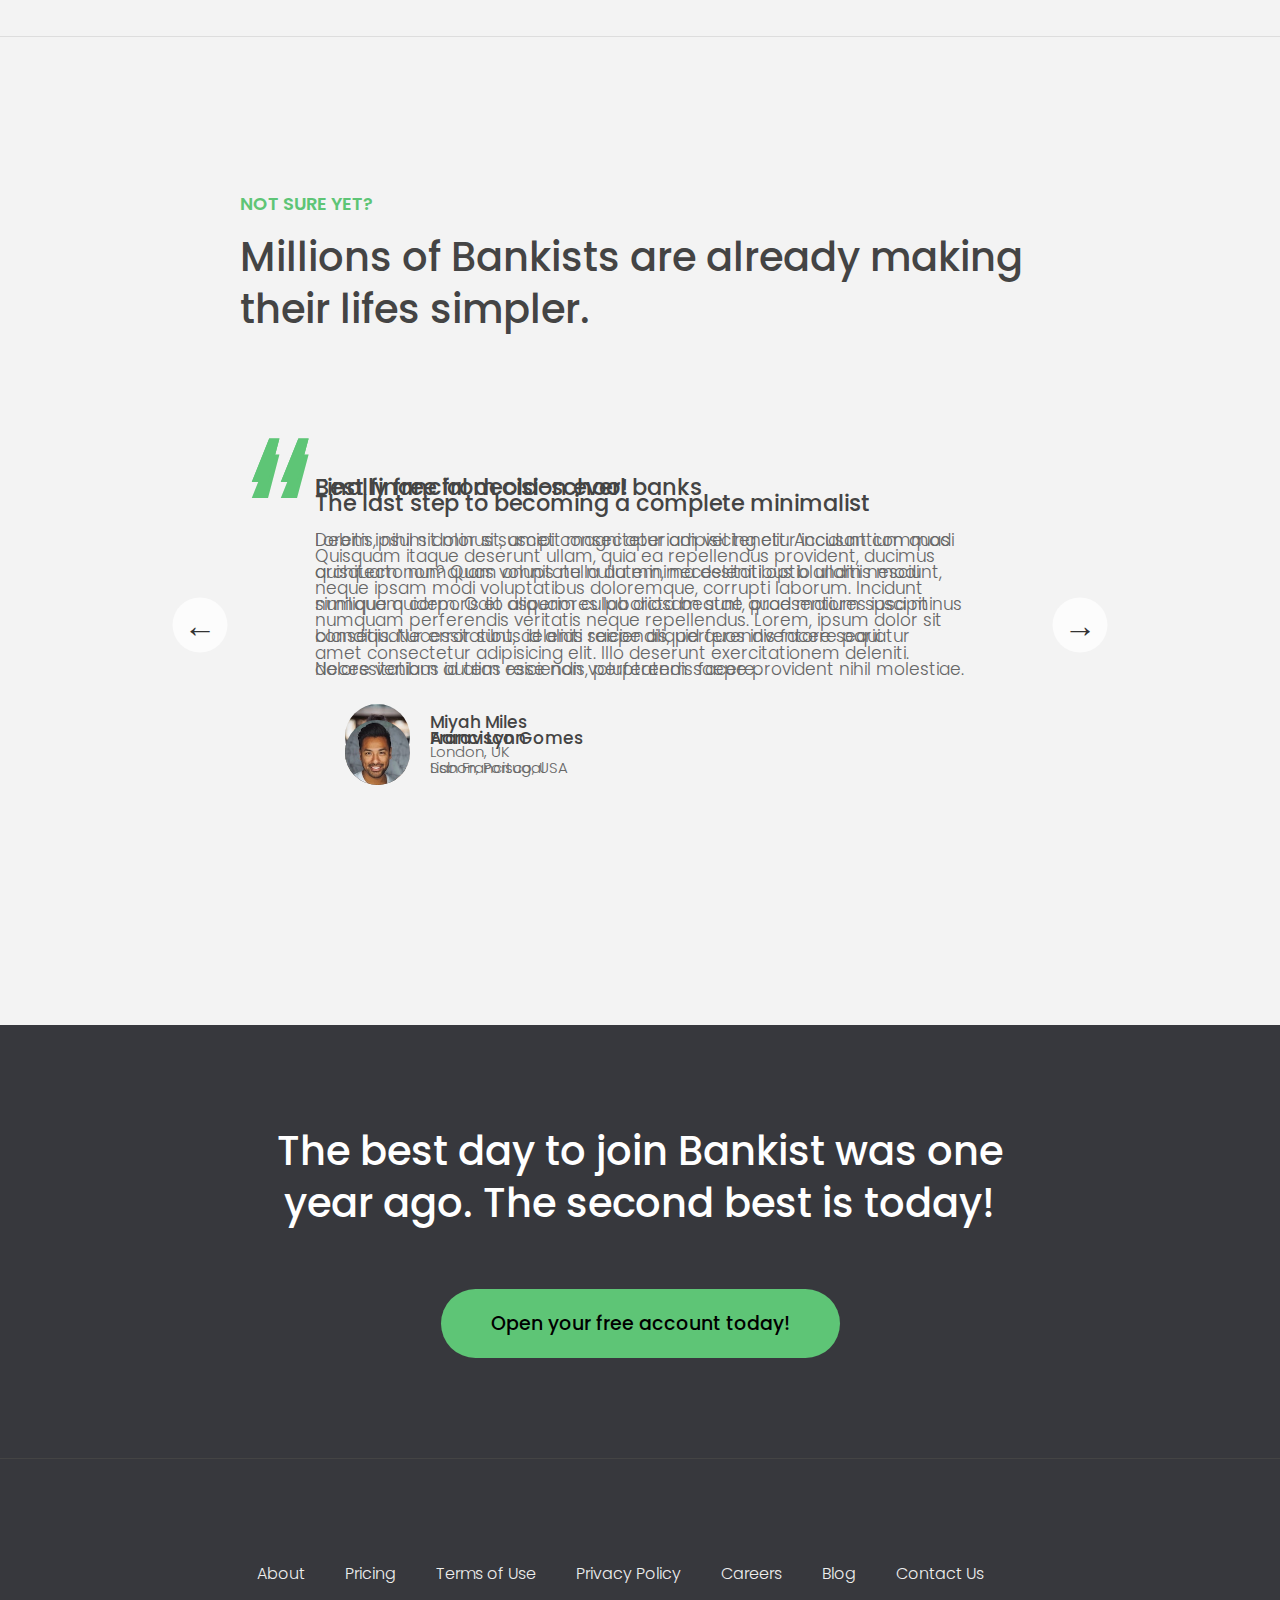
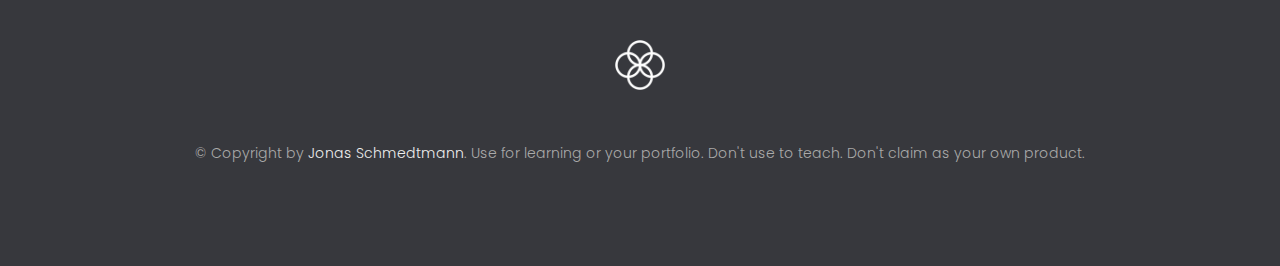
==== commit b474652b: "Added Opacity and more Functions" ====
--- a/13-Advanced-DOM-Bankist/starter/index.html
+++ b/13-Advanced-DOM-Bankist/starter/index.html
@@ -146,7 +146,7 @@
             class="btn operations__tab operations__tab--1 operations__tab--active"
             data-tab="1"
           >
-            <span>01</span>Instant Transfers
+            <span>01</span>Instant Transfers9
           </button>
           <button class="btn operations__tab operations__tab--2" data-tab="2">
             <span>02</span>Instant Loans
